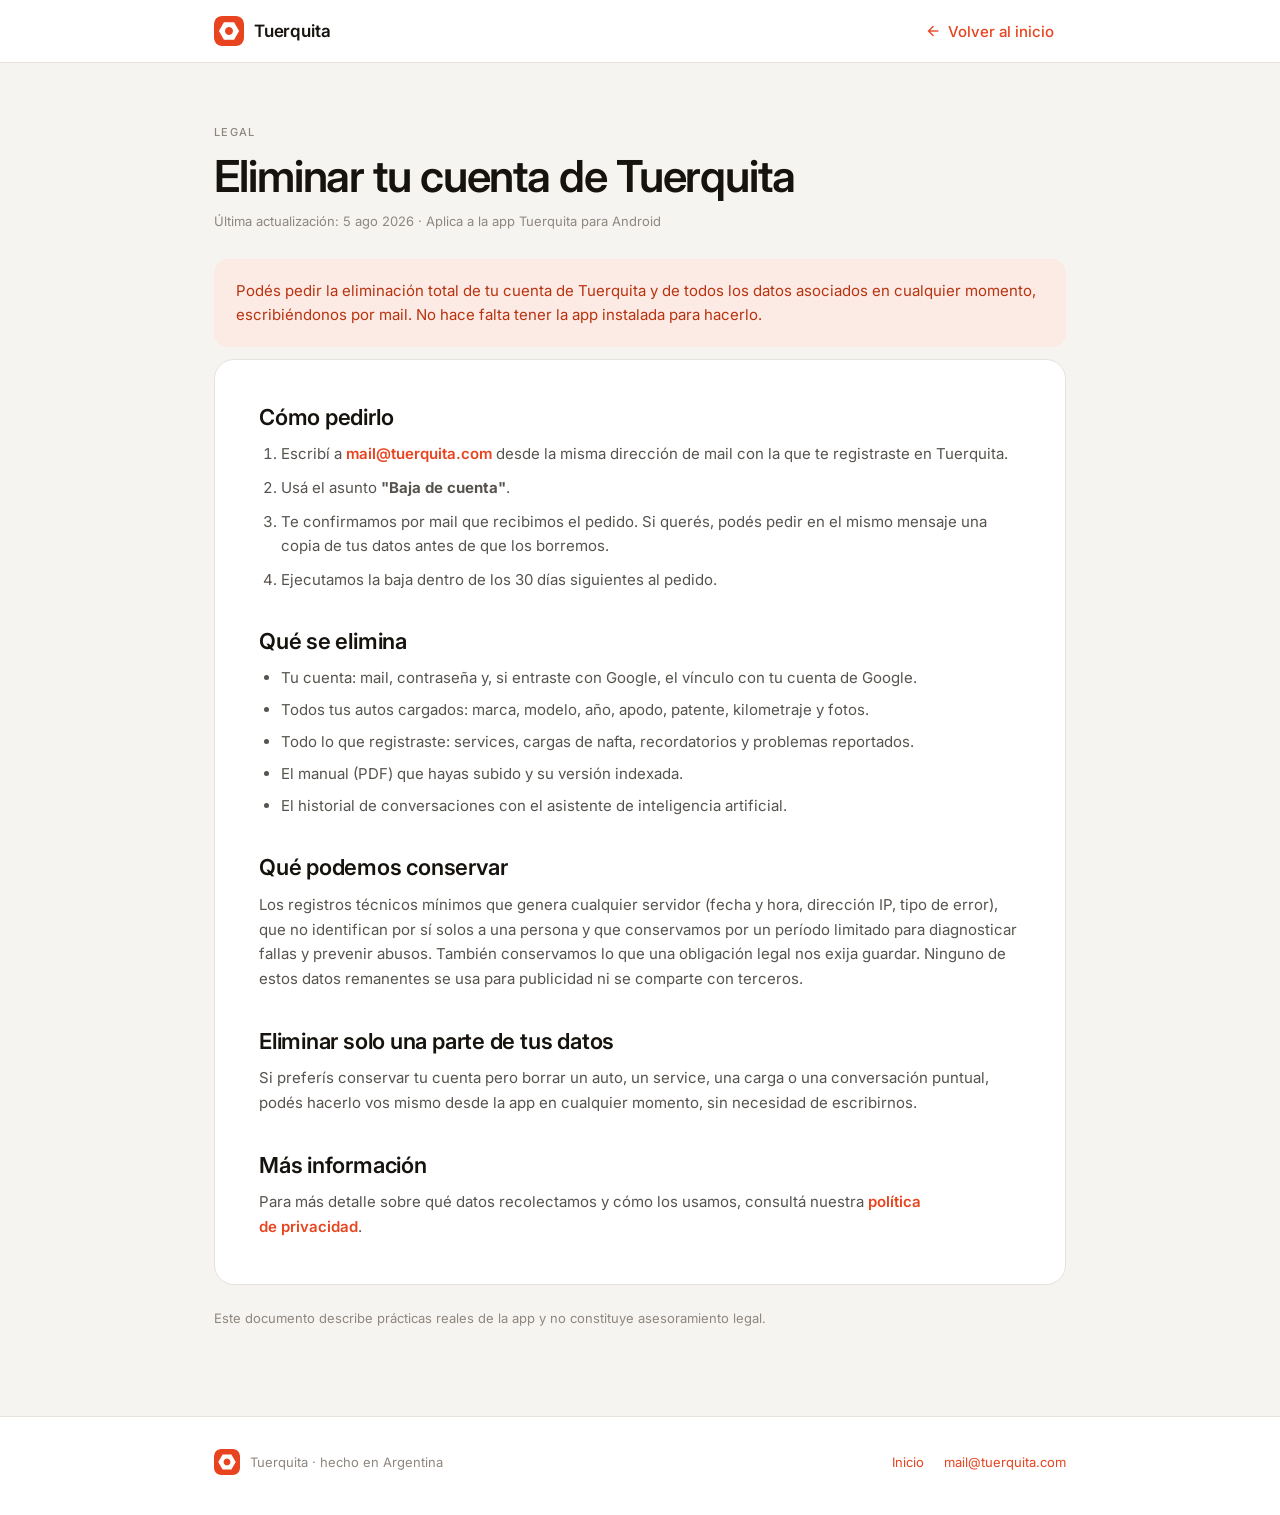
==== eliminar-cuenta.html @ de286cde "Add account deletion page, fix privacy policy accuracy Correct Google Sign-In and infrastructure cla" ====
<!DOCTYPE html>
<html lang="es-AR">
<head>
<meta charset="utf-8">
<meta name="viewport" content="width=device-width, initial-scale=1">
<title>Eliminar cuenta — Tuerquita</title>
<meta name="description" content="Cómo pedir que se elimine tu cuenta de Tuerquita y qué pasa con tus datos al hacerlo.">
<link rel="canonical" href="https://tuerquita.com/eliminar-cuenta.html">
<meta property="og:type" content="website">
<meta property="og:site_name" content="Tuerquita">
<meta property="og:title" content="Eliminar cuenta — Tuerquita">
<meta property="og:description" content="Cómo pedir que se elimine tu cuenta de Tuerquita y qué pasa con tus datos al hacerlo.">
<meta property="og:image" content="https://tuerquita.com/assets/app_icon.png">
<meta property="og:locale" content="es_AR">
<meta name="twitter:card" content="summary">
<meta name="theme-color" content="#E8441F">
<link rel="icon" href="assets/logo.svg">
<link rel="apple-touch-icon" href="assets/app_icon.png">
<link rel="stylesheet" href="css/styles.css">
<style>
  html { scroll-behavior: smooth; }
  body { margin: 0; background: var(--bg-page); color: var(--text-primary); font-family: var(--font-sans); -webkit-font-smoothing: antialiased; }
  a { color: var(--text-link); text-decoration: none; }
  a:hover { color: var(--tq-brand-pressed); }
  img { max-width: 100%; }
  footer a:hover, header a:hover { color: var(--tq-brand-pressed); }
</style>
</head>
<body>
<div style="min-height: 100vh; background: var(--bg-page)">

  <header style="background: var(--surface-card); border-bottom: 1px solid var(--border-default)">
    <div style="max-width: 900px; margin: 0 auto; padding: 12px 24px; display: flex; align-items: center; justify-content: space-between; gap: 24px">
      <a href="index.html" style="display: flex; align-items: center; gap: 10px; color: var(--text-primary)">
        <img src="assets/logo.svg" alt="Tuerquita" style="width: 30px; height: 30px; border-radius: 8px; display: block">
        <span style="font: 600 17px/1 var(--font-sans); letter-spacing: -0.01em">Tuerquita</span>
      </a>
      <a href="index.html" style="display: inline-flex; align-items: center; gap: 6px; padding: 10px 12px; font: 500 15px/1 var(--font-sans)">
        <span class="tq-icon" aria-hidden="true" style="font-family: 'Material Symbols Outlined'; font-size: 18px">arrow_back</span>Volver al inicio</a>
    </div>
  </header>

  <main style="max-width: 900px; margin: 0 auto; padding: clamp(32px, 5vw, 64px) 24px clamp(48px, 7vw, 88px)">

    <p style="margin: 0; font: 500 11px/1 var(--font-sans); text-transform: uppercase; letter-spacing: 0.12em; color: var(--text-tertiary)">Legal</p>
    <h1 style="margin: 14px 0 0; font: 600 clamp(30px, 4.4vw, 44px)/1.1 var(--font-sans); letter-spacing: -0.025em">Eliminar tu cuenta de Tuerquita</h1>
    <p style="margin: 12px 0 0; font: 400 13px/1.4 var(--font-sans); color: var(--text-tertiary)">Última actualización: 5 ago 2026 · Aplica a la app Tuerquita para Android</p>

    <div style="margin-top: 28px; background: var(--tq-brand-tint); border-radius: var(--radius-md); padding: 20px 22px">
      <p style="margin: 0; font: 400 15px/1.6 var(--font-sans); color: var(--tint-attention-fg); text-wrap: pretty">Podés pedir la eliminación total de tu cuenta de Tuerquita y de todos los datos asociados en cualquier momento, escribiéndonos por mail. No hace falta tener la app instalada para hacerlo.</p>
    </div>

    <div style="margin-top: 12px; background: var(--surface-card); border: 1px solid var(--border-default); border-radius: var(--radius-lg); padding: clamp(24px, 4vw, 44px)">

      <h2 style="margin: 0; font: 600 22px/1.2 var(--font-sans); letter-spacing: -0.01em">Cómo pedirlo</h2>
      <ol style="margin: 12px 0 0; padding-left: 22px; display: flex; flex-direction: column; gap: 10px; font: 400 15px/1.6 var(--font-sans); color: var(--text-secondary)">
        <li>Escribí a <a href="mailto:mail@tuerquita.com?subject=Baja%20de%20cuenta">mail@tuerquita.com</a> desde la misma dirección de mail con la que te registraste en Tuerquita.</li>
        <li>Usá el asunto <strong>"Baja de cuenta"</strong>.</li>
        <li>Te confirmamos por mail que recibimos el pedido. Si querés, podés pedir en el mismo mensaje una copia de tus datos antes de que los borremos.</li>
        <li>Ejecutamos la baja dentro de los 30 días siguientes al pedido.</li>
      </ol>

      <h2 style="margin: 36px 0 0; font: 600 22px/1.2 var(--font-sans); letter-spacing: -0.01em">Qué se elimina</h2>
      <ul style="margin: 12px 0 0; padding-left: 22px; display: flex; flex-direction: column; gap: 8px; font: 400 15px/1.6 var(--font-sans); color: var(--text-secondary)">
        <li>Tu cuenta: mail, contraseña y, si entraste con Google, el vínculo con tu cuenta de Google.</li>
        <li>Todos tus autos cargados: marca, modelo, año, apodo, patente, kilometraje y fotos.</li>
        <li>Todo lo que registraste: services, cargas de nafta, recordatorios y problemas reportados.</li>
        <li>El manual (PDF) que hayas subido y su versión indexada.</li>
        <li>El historial de conversaciones con el asistente de inteligencia artificial.</li>
      </ul>

      <h2 style="margin: 36px 0 0; font: 600 22px/1.2 var(--font-sans); letter-spacing: -0.01em">Qué podemos conservar</h2>
      <p style="margin: 12px 0 0; font: 400 15px/1.65 var(--font-sans); color: var(--text-secondary); text-wrap: pretty">Los registros técnicos mínimos que genera cualquier servidor (fecha y hora, dirección IP, tipo de error), que no identifican por sí solos a una persona y que conservamos por un período limitado para diagnosticar fallas y prevenir abusos. También conservamos lo que una obligación legal nos exija guardar. Ninguno de estos datos remanentes se usa para publicidad ni se comparte con terceros.</p>

      <h2 style="margin: 36px 0 0; font: 600 22px/1.2 var(--font-sans); letter-spacing: -0.01em">Eliminar solo una parte de tus datos</h2>
      <p style="margin: 12px 0 0; font: 400 15px/1.65 var(--font-sans); color: var(--text-secondary); text-wrap: pretty">Si preferís conservar tu cuenta pero borrar un auto, un service, una carga o una conversación puntual, podés hacerlo vos mismo desde la app en cualquier momento, sin necesidad de escribirnos.</p>

      <h2 style="margin: 36px 0 0; font: 600 22px/1.2 var(--font-sans); letter-spacing: -0.01em">Más información</h2>
      <p style="margin: 12px 0 0; font: 400 15px/1.65 var(--font-sans); color: var(--text-secondary); text-wrap: pretty">Para más detalle sobre qué datos recolectamos y cómo los usamos, consultá nuestra <a href="privacidad.html">política de privacidad</a>.</p>

    </div>

    <p style="margin: 24px 0 0; font: 400 13px/1.5 var(--font-sans); color: var(--text-tertiary); text-wrap: pretty">Este documento describe prácticas reales de la app y no constituye asesoramiento legal.</p>

  </main>

  <footer style="border-top: 1px solid var(--border-default); background: var(--surface-card)">
    <div style="max-width: 900px; margin: 0 auto; padding: 32px 24px 40px; display: flex; flex-wrap: wrap; gap: 24px; align-items: center; justify-content: space-between">
      <div style="display: flex; align-items: center; gap: 10px">
        <img src="assets/logo.svg" alt="" style="width: 26px; height: 26px; border-radius: 7px; display: block">
        <span style="font: 400 13px/1.4 var(--font-sans); color: var(--text-tertiary)">Tuerquita · hecho en Argentina</span>
      </div>
      <div style="display: flex; flex-wrap: wrap; gap: 20px; align-items: center">
        <a href="index.html" style="font: 400 13px/1.4 var(--font-sans)">Inicio</a>
        <a href="mailto:mail@tuerquita.com" style="font: 400 13px/1.4 var(--font-sans)">mail@tuerquita.com</a>
      </div>
    </div>
  </footer>

</div>
</body>
</html>
---- css/styles.css ----
/* Tuerquita design system — global entry point. Imports only. */
@import url("tokens/fonts.css");
@import url("tokens/colors.css");
@import url("tokens/typography.css");
@import url("tokens/spacing.css");
@import url("tokens/radius.css");
@import url("tokens/elevation.css");
@import url("tokens/motion.css");
@import url("tokens/base.css");
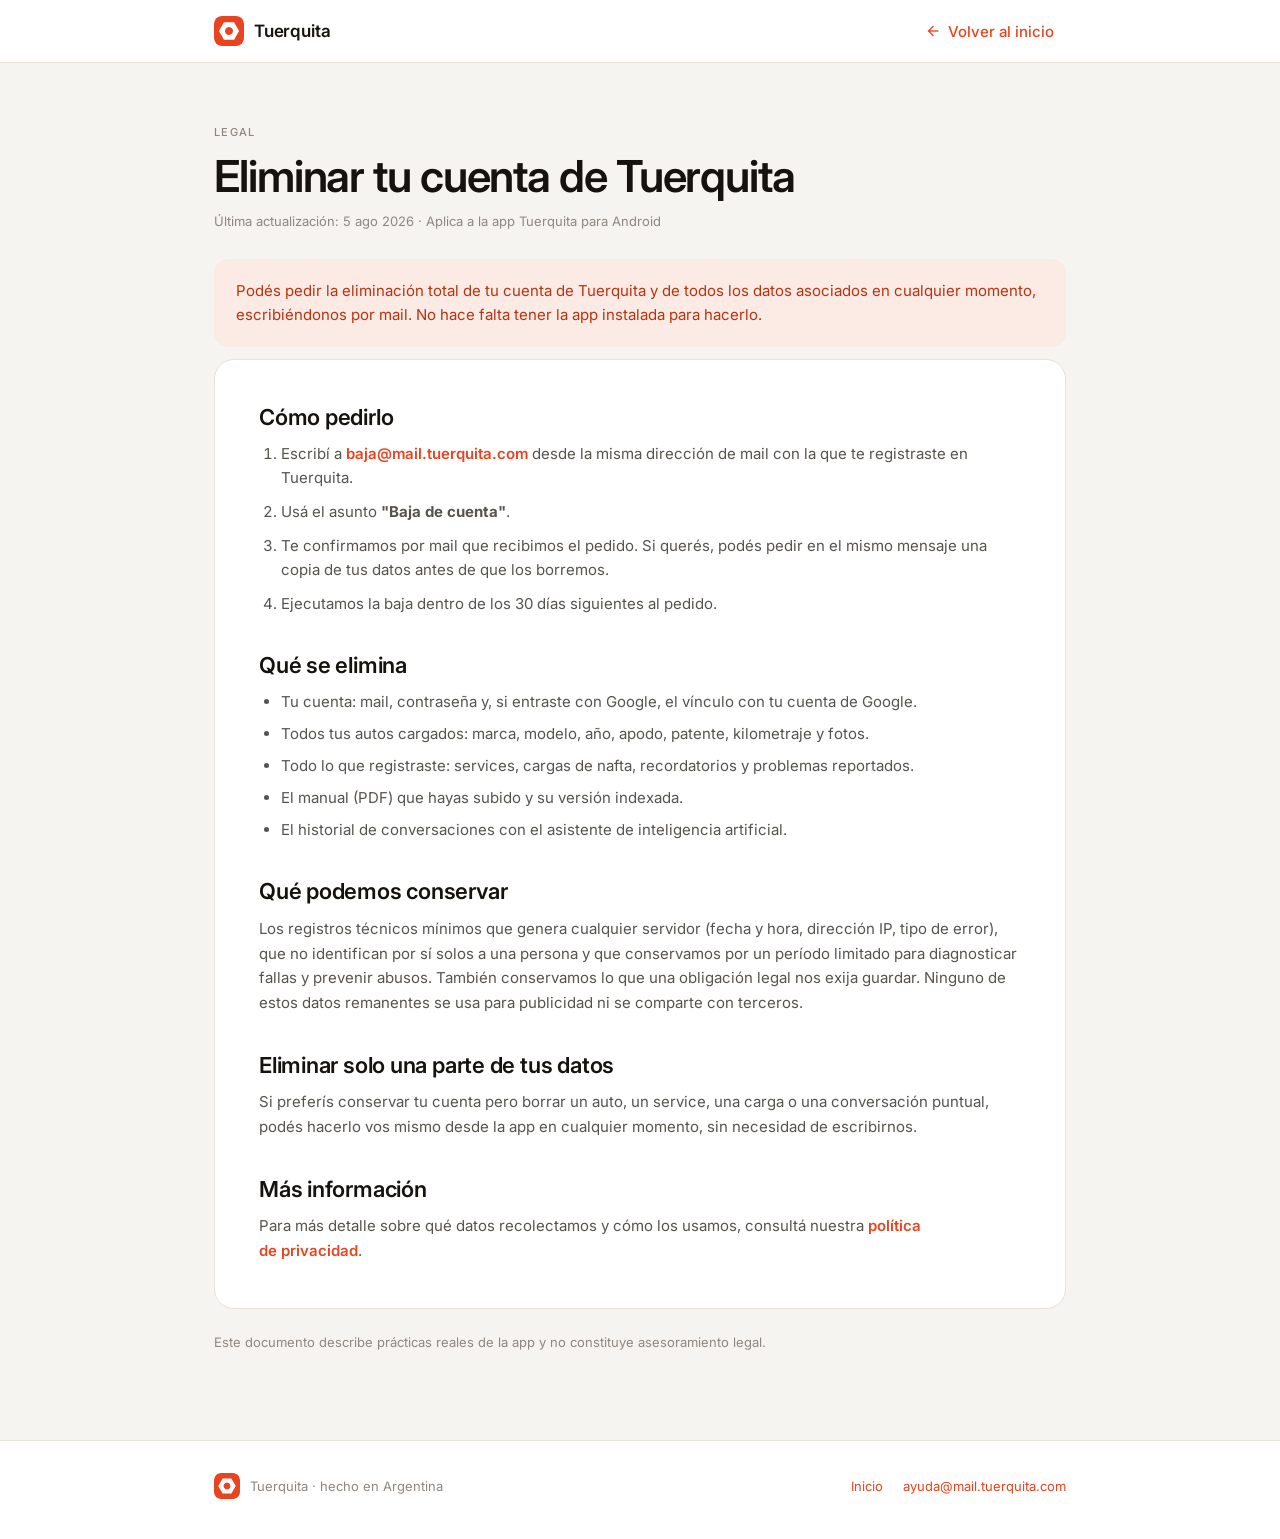
==== commit a5fe1cb0: "Split contact email into ayuda/privacidad/baja addresses Use ayuda@mail.tuerquita.com for general co" ====
--- a/eliminar-cuenta.html
+++ b/eliminar-cuenta.html
@@ -54,7 +54,7 @@
 
       <h2 style="margin: 0; font: 600 22px/1.2 var(--font-sans); letter-spacing: -0.01em">Cómo pedirlo</h2>
       <ol style="margin: 12px 0 0; padding-left: 22px; display: flex; flex-direction: column; gap: 10px; font: 400 15px/1.6 var(--font-sans); color: var(--text-secondary)">
-        <li>Escribí a <a href="mailto:mail@tuerquita.com?subject=Baja%20de%20cuenta">mail@tuerquita.com</a> desde la misma dirección de mail con la que te registraste en Tuerquita.</li>
+        <li>Escribí a <a href="mailto:baja@mail.tuerquita.com?subject=Baja%20de%20cuenta">baja@mail.tuerquita.com</a> desde la misma dirección de mail con la que te registraste en Tuerquita.</li>
         <li>Usá el asunto <strong>"Baja de cuenta"</strong>.</li>
         <li>Te confirmamos por mail que recibimos el pedido. Si querés, podés pedir en el mismo mensaje una copia de tus datos antes de que los borremos.</li>
         <li>Ejecutamos la baja dentro de los 30 días siguientes al pedido.</li>
@@ -92,7 +92,7 @@
       </div>
       <div style="display: flex; flex-wrap: wrap; gap: 20px; align-items: center">
         <a href="index.html" style="font: 400 13px/1.4 var(--font-sans)">Inicio</a>
-        <a href="mailto:mail@tuerquita.com" style="font: 400 13px/1.4 var(--font-sans)">mail@tuerquita.com</a>
+        <a href="mailto:ayuda@mail.tuerquita.com" style="font: 400 13px/1.4 var(--font-sans)">ayuda@mail.tuerquita.com</a>
       </div>
     </div>
   </footer>
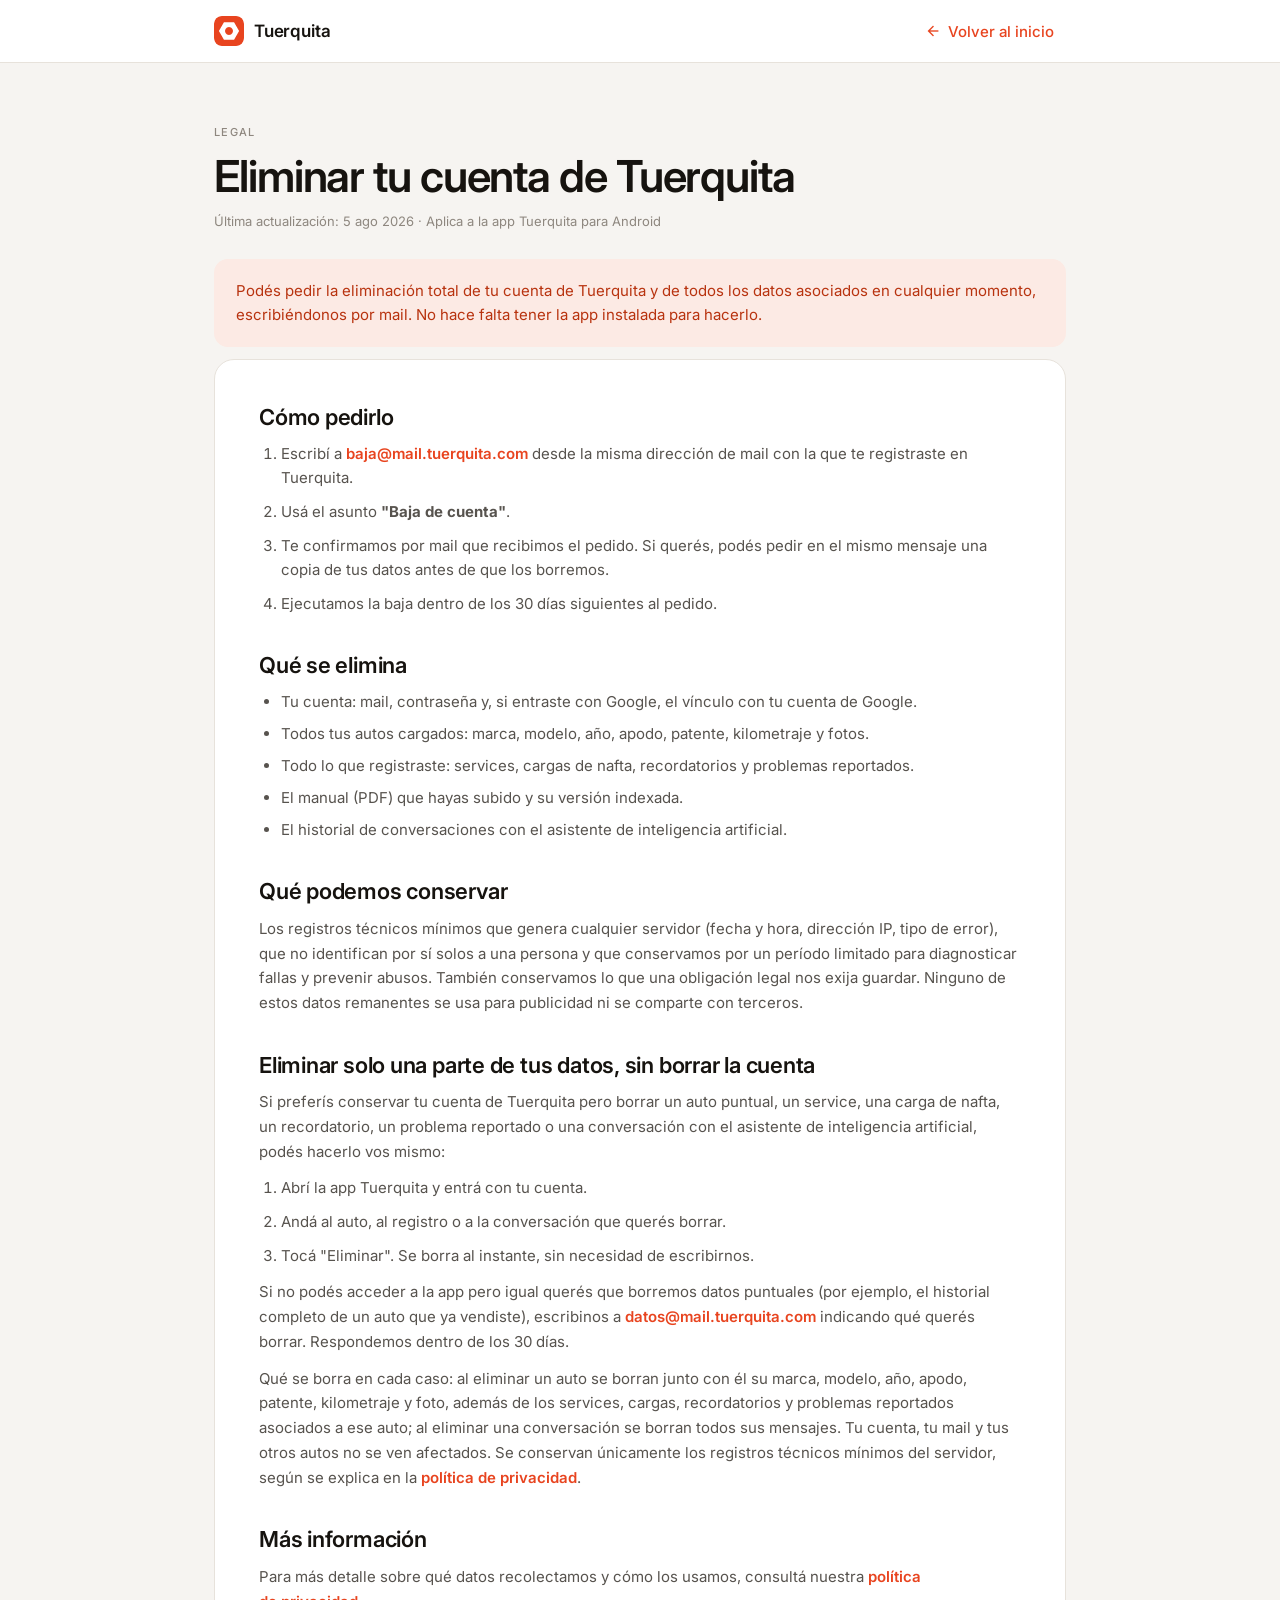
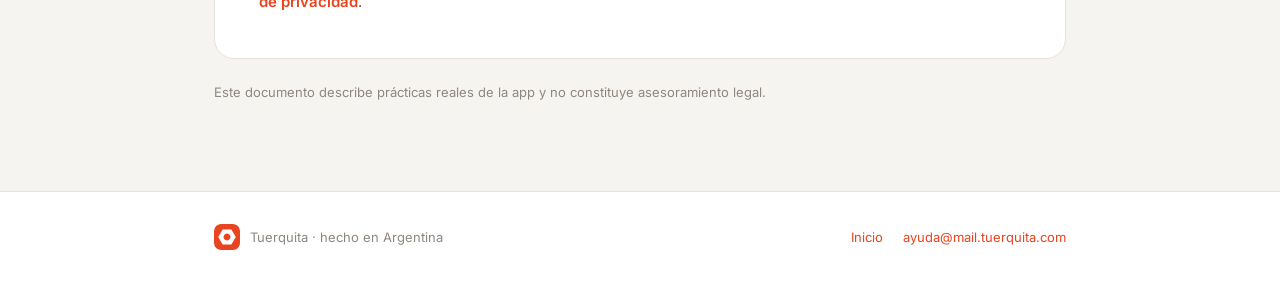
==== commit 3b1d8768: "Expand partial data deletion section with steps and anchor Add explicit in-app steps, a datos@ fallb" ====
--- a/eliminar-cuenta.html
+++ b/eliminar-cuenta.html
@@ -72,8 +72,15 @@
       <h2 style="margin: 36px 0 0; font: 600 22px/1.2 var(--font-sans); letter-spacing: -0.01em">Qué podemos conservar</h2>
       <p style="margin: 12px 0 0; font: 400 15px/1.65 var(--font-sans); color: var(--text-secondary); text-wrap: pretty">Los registros técnicos mínimos que genera cualquier servidor (fecha y hora, dirección IP, tipo de error), que no identifican por sí solos a una persona y que conservamos por un período limitado para diagnosticar fallas y prevenir abusos. También conservamos lo que una obligación legal nos exija guardar. Ninguno de estos datos remanentes se usa para publicidad ni se comparte con terceros.</p>
 
-      <h2 style="margin: 36px 0 0; font: 600 22px/1.2 var(--font-sans); letter-spacing: -0.01em">Eliminar solo una parte de tus datos</h2>
-      <p style="margin: 12px 0 0; font: 400 15px/1.65 var(--font-sans); color: var(--text-secondary); text-wrap: pretty">Si preferís conservar tu cuenta pero borrar un auto, un service, una carga o una conversación puntual, podés hacerlo vos mismo desde la app en cualquier momento, sin necesidad de escribirnos.</p>
+      <h2 id="datos" style="margin: 36px 0 0; font: 600 22px/1.2 var(--font-sans); letter-spacing: -0.01em">Eliminar solo una parte de tus datos, sin borrar la cuenta</h2>
+      <p style="margin: 12px 0 0; font: 400 15px/1.65 var(--font-sans); color: var(--text-secondary); text-wrap: pretty">Si preferís conservar tu cuenta de Tuerquita pero borrar un auto puntual, un service, una carga de nafta, un recordatorio, un problema reportado o una conversación con el asistente de inteligencia artificial, podés hacerlo vos mismo:</p>
+      <ol style="margin: 12px 0 0; padding-left: 22px; display: flex; flex-direction: column; gap: 10px; font: 400 15px/1.6 var(--font-sans); color: var(--text-secondary)">
+        <li>Abrí la app Tuerquita y entrá con tu cuenta.</li>
+        <li>Andá al auto, al registro o a la conversación que querés borrar.</li>
+        <li>Tocá "Eliminar". Se borra al instante, sin necesidad de escribirnos.</li>
+      </ol>
+      <p style="margin: 12px 0 0; font: 400 15px/1.65 var(--font-sans); color: var(--text-secondary); text-wrap: pretty">Si no podés acceder a la app pero igual querés que borremos datos puntuales (por ejemplo, el historial completo de un auto que ya vendiste), escribinos a <a href="mailto:datos@mail.tuerquita.com">datos@mail.tuerquita.com</a> indicando qué querés borrar. Respondemos dentro de los 30 días.</p>
+      <p style="margin: 12px 0 0; font: 400 15px/1.65 var(--font-sans); color: var(--text-secondary); text-wrap: pretty">Qué se borra en cada caso: al eliminar un auto se borran junto con él su marca, modelo, año, apodo, patente, kilometraje y foto, además de los services, cargas, recordatorios y problemas reportados asociados a ese auto; al eliminar una conversación se borran todos sus mensajes. Tu cuenta, tu mail y tus otros autos no se ven afectados. Se conservan únicamente los registros técnicos mínimos del servidor, según se explica en la <a href="privacidad.html">política de privacidad</a>.</p>
 
       <h2 style="margin: 36px 0 0; font: 600 22px/1.2 var(--font-sans); letter-spacing: -0.01em">Más información</h2>
       <p style="margin: 12px 0 0; font: 400 15px/1.65 var(--font-sans); color: var(--text-secondary); text-wrap: pretty">Para más detalle sobre qué datos recolectamos y cómo los usamos, consultá nuestra <a href="privacidad.html">política de privacidad</a>.</p>
